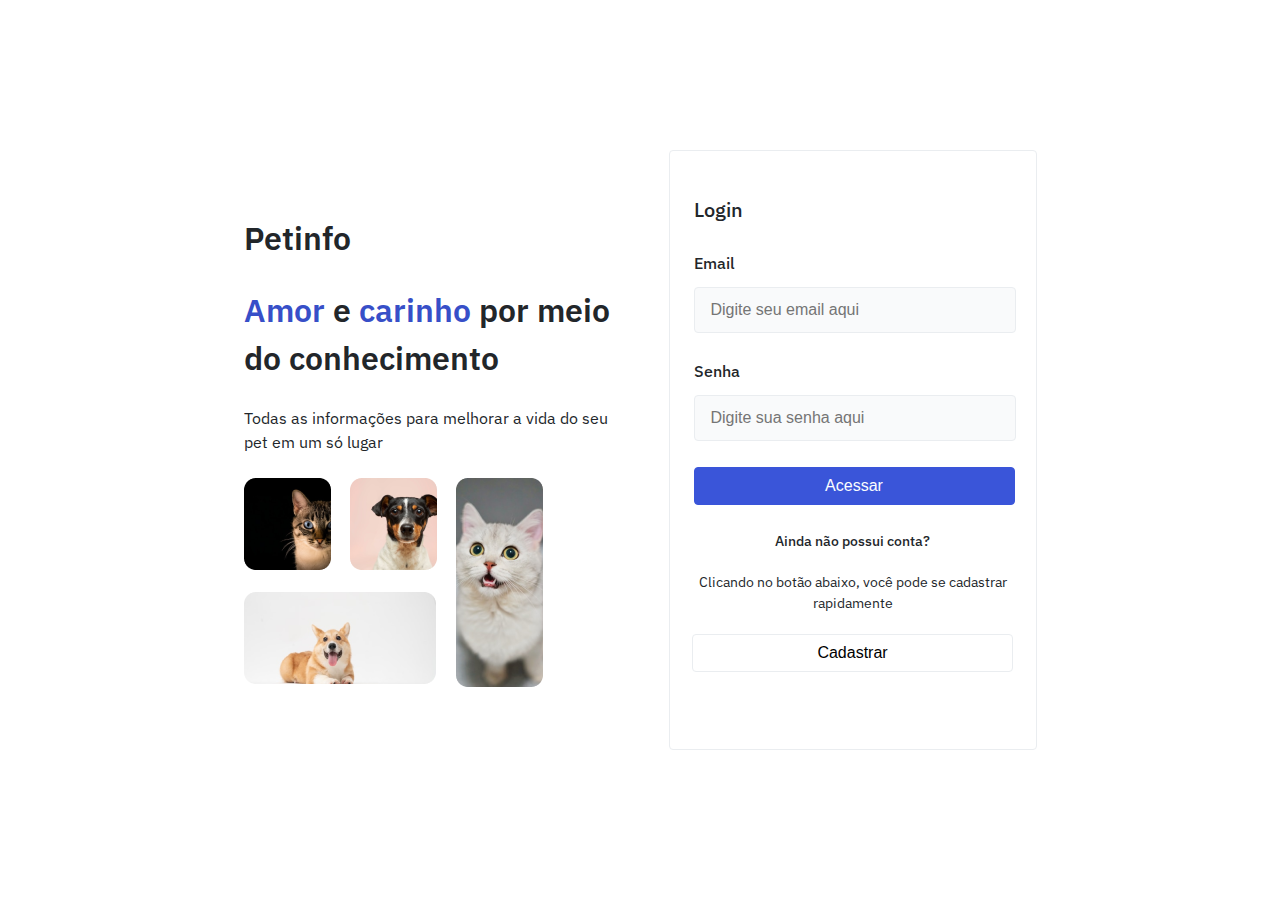
==== src/pages/login/login.html @ 3e23e7c9 "login ok + register ok +  homePage  + toast  ok" ====
<!DOCTYPE html>
<html lang="pt-br">
  <head>
    <meta charset="UTF-8" />
    <meta http-equiv="X-UA-Compatible" content="IE=edge" />
    <meta name="viewport" content="width=device-width, initial-scale=1.0" />

    <link rel="stylesheet" href="../../styles/reset.css" />
    <link rel="stylesheet" href="../../styles/globalStyles.css" />
    <link rel="stylesheet" href="../../styles/texts.css" />
    <link rel="stylesheet" href="../../styles/buttons.css" />
    <link rel="stylesheet" href="../../styles/inputs.css" />
    <link rel="stylesheet" href="../../styles/grids.css" />
    <link rel="stylesheet" href="../../styles/index.css" />

    <title>Petinfo - Login</title>
  </head>
  <body>
    <main>
      <section class="leftSection">
        <div class="content-leftSection">
          <h1 class="title-1">Petinfo</h1>
          <p class="text-1">
            <small>Amor</small> e <small>carinho</small> por meio do
            conhecimento
          </p>
          <p class="text-2">
            Todas as informações para melhorar a vida do seu pet em um só lugar
          </p>
          <div class="parent">
            <div class="div1">
              <img src="../../images/login/Rectangle 2.png" alt="" />
            </div>
            <div class="div2">
              <img src="../../images/login/Rectangle 3.png" alt="" />
            </div>
            <div class="div3">
              <img src="../../images/login/Rectangle 5.png" alt="" />
            </div>
            <div class="div4">
              <img src="../../images/login/Rectangle 4.png" alt="" />
            </div>
          </div>
        </div>
      </section>

      <section class="rightSection">
        <div class="divForm-login">
          <h2 class="title-2">Login</h2>
          <form action="">
            <span>
              <label class="text-3" for="email">Email</label>
              <input
                id="email"
                class="input-default"
                type="email"
                name="email"
                placeholder="Digite seu email aqui"
                required
              />
            </span>
            <span>
              <label class="text-3" for="password">Senha</label>
              <input
                id="password"
                class="input-default"
                type="password"
                name="password"
                placeholder="Digite sua senha aqui"
                required
              />
            </span>
            <p id="error" class="hidde error-text">A senha está incorreta</p>

            <button class="button-default blue-button">Acessar</button>

            <div class="login-right-bottonMessage">
              <p class="text-4">Ainda não possui conta?</p>
              <p class="text-5">
                Clicando no botão abaixo, você pode se cadastrar rapidamente
              </p>
              <button
                id="button-login"
                class="button-default transparent-button"
              >
                Cadastrar
              </button>
            </div>
          </form>
        </div>
      </section>
    </main>
    <script type="module" src="./index.js"></script>
  </body>
</html>
---- src/styles/globalStyles.css ----
@import url('https://fonts.googleapis.com/css2?family=IBM+Plex+Sans:ital,wght@0,100;0,200;0,300;0,400;0,500;0,600;0,700;1,100;1,200;1,300;1,400;1,500;1,600;1,700&display=swap');

:root {
  --brand100: hsl(230, 57%, 50%);
  --brand200: hsl(230, 68%, 54%);
  --gray100: hsl(210, 11%, 15%);
  --gray200: hsl(210, 10%, 23%);
  --gray300: hsl(210, 9%, 31%);
  --gray400: hsl(210, 7%, 56%);
  --gray500: hsl(210, 11%, 71%);
  --gray600: hsl(210, 16%, 93%);
  --gray700: hsl(210, 17%, 95%);
  --gray800: hsl(210, 17%, 98%);
  --gray900: hsl(200, 100%, 99%);
  --alert100: hsl(349, 57%, 50%);
  --alert200: hsl(349, 69%, 55%);
  --sucess100: hsl(162, 88%, 26%);

  --white: #ffffff;

  --font-size1: 32px;
  --font-size2: 20px;
  --font-size3: 16px;
  --font-size4: 14px;

  --font-weight1: 600;
  --font-weight2: 500;
  --font-weight3: 400;
}

body {
  display: flex;
  height: 100vh;
  width: 100vw;
  /* background-color: red; */
  font-family: 'IBM Plex Sans', sans-serif;
  color: var(--gray100);
  font-style: normal;
}

main {
  display: flex;
  flex-direction: row;
  align-items: center;
  justify-content: center;
  margin: 0 auto;
  gap: 40px;
}
---- src/styles/texts.css ----
small {
  color: var(--brand100);
}

.title-1 {
  font-weight: var(--font-weight1);
  font-size: var(--font-size1);
  line-height: 150%;
}

.title-2 {
  font-weight: var(--font-weight2);
  font-size: var(--font-size2);
  line-height: 150%;
}

.text-1 {
  font-weight: var(--font-weight1);
  font-size: var(--font-size1);
  line-height: 150%;
}

.text-2 {
  font-weight: var(--font-weight3);
  font-size: var(--font-size3);
  line-height: 150%;
}

.text-3 {
  font-weight: var(--font-weight2);
  font-size: var(--font-size3);
  line-height: 150%;
}

.text-4 {
  font-weight: var(--font-weight2);
  font-size: var(--font-size4);
  line-height: 150%;
}

.text-5 {
    font-weight: var(--font-weight3);
    font-size: var(--font-size4);
    line-height: 150%;
}

.error-text {
  font-weight: var(--font-weight3);
  font-size: var(--font-size4);
  line-height: 150%;
  color: var(--alert100);
}

.hidde {
  display: none;
}
---- src/styles/buttons.css ----
.button-default {
  display: flex;
  flex-direction: row;
  justify-content: center;
  align-items: center;
  padding: 0px 16px;
  border-radius: 4px;
  width: 321px;
  height: 38px;
  font-size: var(--font-size3);
  font-weight: var(--font-weight2);
  cursor: pointer;
}

.blue-button {
  background: var(--brand100);
  border: 1px solid var(--brand100);
  color: var(--gray900);
}

.blue-button-small {
  background: var(--brand100);
  border: 1px solid var(--brand100);
  color: var(--gray900);
  width: fit-content;
  /* height: 38px; */
}

.blue-button, .blue-button-small:hover {
  background: var(--brand200);
  border: 1px solid var(--brand200);
}

.transparent-button {
  background-color: var(--white);
  border: 1px solid var(--gray600);
}

.transparent-button-small {
  background-color: var(--white);
  border: 1px solid var(--gray600);
  width: fit-content;
  /* height: 38px; */
}

.loading {
  animation: spinner 1s infinite linear;
}

@keyframes spinner {
  0% {
    transform: rotate(0);
  }

  100% {
    transform: rotate(360deg);
  }
}
---- src/styles/inputs.css ----
.input-default {
  display: flex;
  flex-direction: row;
  align-items: center;
  padding: 0px 16px;
  width: 288px;
  height: 44px;
  background: var(--gray800);
  border: 1px solid var(--gray600);
  border-radius: 4px;
  font-weight: var(--font-weight3);
  font-size: var(--font-size3);
}

.inputError {
  background: var(--gray800);
  border: 1px solid var(--alert100);
}

.input-default-modal {
  display: flex;
  flex-direction: row;
  align-items: center;
  padding: 0px 16px;
  height: 44px;
  background: var(--gray800);
  border: 1px solid var(--gray600);
  border-radius: 4px;
  font-weight: var(--font-weight3);
  font-size: var(--font-size3);
}

.textarea-modal {
  display: flex;
  flex-direction: row;
  align-items: flex-start;
  padding: 10px 17px;
  gap: 10px;
  height: 120px;
  background: #f8f9fa;
  border: 1px solid #d9d9d9;
  border-radius: 4px;
}
---- src/styles/grids.css ----
.parent {
  display: grid;
  grid-template-columns: repeat(3, 1fr);
  grid-template-rows: repeat(2, 1fr);
  grid-column-gap: 18px;
  grid-row-gap: 18px;
  width: 300px;
}

.div1 {
  grid-area: 1 / 1 / 2 / 2;
}
.div2 {
  grid-area: 1 / 2 / 2 / 3;
}
.div3 {
  grid-area: 1 / 3 / 3 / 4;
}
.div4 {
  grid-area: 2 / 1 / 3 / 3;
}

.parent2 {
  display: grid;
  grid-template-columns: repeat(3, 1fr);
  grid-template-rows: repeat(2, 1fr);
  grid-column-gap: 18px;
  grid-row-gap: 18px;
  width: 300px;
}

.div5 {
  grid-area: 1 / 1 / 3 / 2;
}
.div6 {
  grid-area: 1 / 2 / 2 / 3;
}
.div7 {
  grid-area: 1 / 3 / 2 / 4;
}
.div8 {
  grid-area: 2 / 2 / 3 / 4;
}
---- src/styles/index.css ----
/* Desenvolva a estilização da sua página aqui */

.leftSection {
  display: flex;
  flex-direction: column;
  /* border: 1px solid aqua; */
}

.content-leftSection {
  display: flex;
  flex-direction: column;
  width: 385px;
  height: 473px;
  gap: 24px;
}

.rightSection {
  display: flex;
  flex-direction: column;
  border: 1px solid var(--gray600);
  border-radius: 4px;
  width: 368px;
  height: 600px;
}

.divForm-login {
  display: flex;
  flex-direction: column;
  padding: 44px 24px;
  gap: 26px;
}

.divForm-login > form {
    display: flex;
    flex-direction: column;
    /* padding: 44px 24px; */
    gap: 26px;
}

form > span {
  display: flex;
  flex-direction: column;
  gap: 12px;
  /* margin-bottom: 12px; */
}

.login-right-bottonMessage {
    display: flex;
    flex-direction: column;
    align-items: center;
    text-align: center;
    gap: 20px;
}
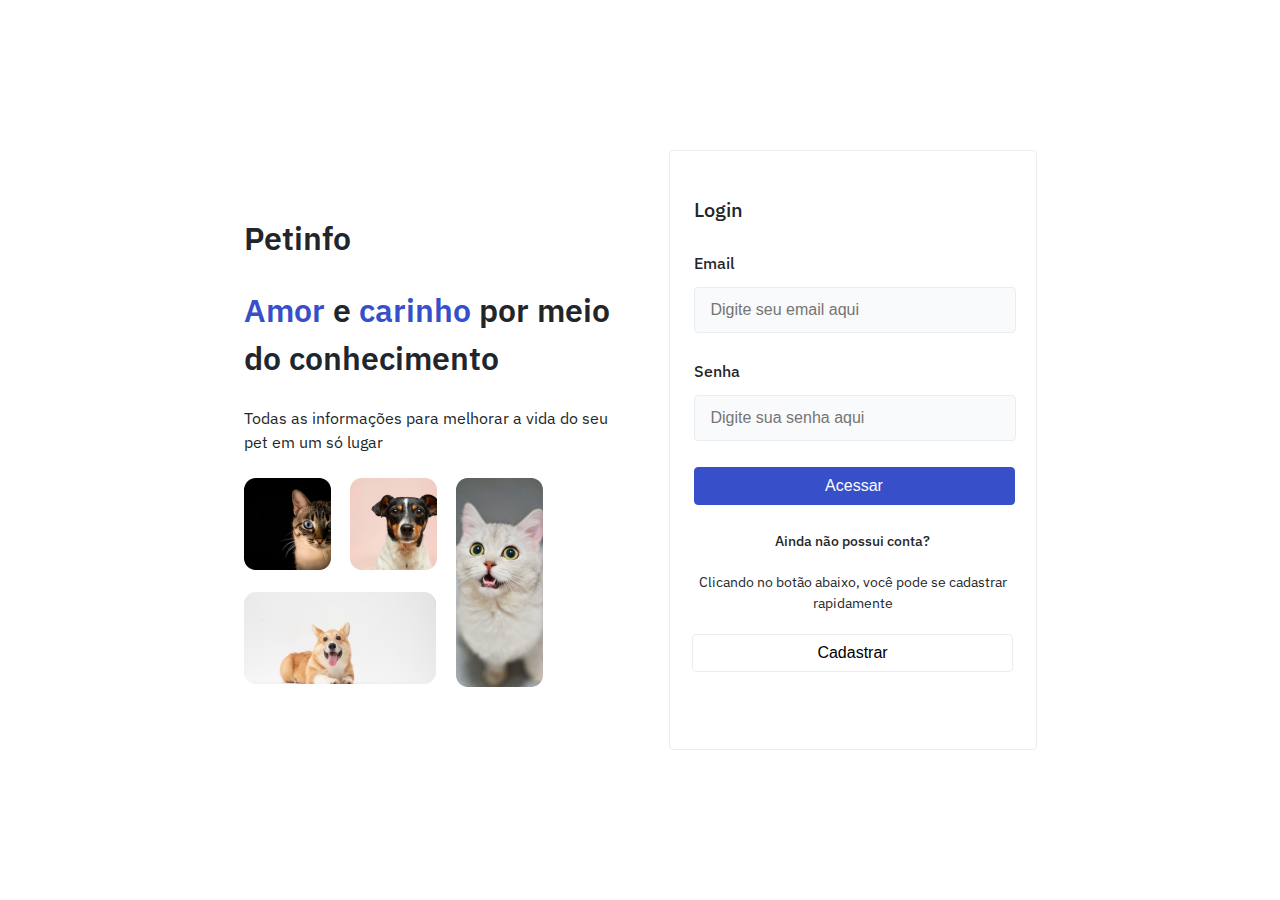
==== commit 43533340: "feat: disabled function" ====
--- a/src/pages/login/login.html
+++ b/src/pages/login/login.html
@@ -72,7 +72,7 @@
             </span>
             <p id="error" class="hidde error-text">A senha está incorreta</p>
 
-            <button class="button-default blue-button">Acessar</button>
+            <button id="button-access" disabled="disabled" class="button-default blue-button">Acessar</button>
 
             <div class="login-right-bottonMessage">
               <p class="text-4">Ainda não possui conta?</p>
@@ -80,7 +80,7 @@
                 Clicando no botão abaixo, você pode se cadastrar rapidamente
               </p>
               <button
-                id="button-login"
+              id="button-login"
                 class="button-default transparent-button"
               >
                 Cadastrar
@@ -90,6 +90,7 @@
         </div>
       </section>
     </main>
+    <script type="module" src="../../scripts/blockButtons.js"></script>
     <script type="module" src="./index.js"></script>
   </body>
 </html>
--- a/src/styles/texts.css
+++ b/src/styles/texts.css
@@ -44,6 +44,12 @@
     line-height: 150%;
 }
 
+.text-delete {
+  font-weight: var(--font-weight2);
+  font-size: 24px;
+  line-height: 150%;
+}
+
 .error-text {
   font-weight: var(--font-weight3);
   font-size: var(--font-size4);
--- a/src/styles/buttons.css
+++ b/src/styles/buttons.css
@@ -26,7 +26,24 @@
   /* height: 38px; */
 }
 
-.blue-button, .blue-button-small:hover {
+.red-button-small {
+  color: var(--gray900);
+  background: var(--alert100);
+  border: 1px solid var(--alert100);
+  border-radius: 4px;
+}
+
+.red-button-small:hover {
+  background: var(--alert200);
+  border: 1px solid var(--alert200);
+}
+
+.blue-button:hover {
+  background: var(--brand200);
+  border: 1px solid var(--brand200);
+}
+
+.blue-button-small:hover {
   background: var(--brand200);
   border: 1px solid var(--brand200);
 }
@@ -43,6 +60,29 @@
   /* height: 38px; */
 }
 
+.transparent-button:hover {
+  background: var(--gray800);
+  border: 1px solid var(--gray600);
+}
+
+.transparent-button-small:hover {
+  background: var(--gray800);
+  border: 1px solid var(--gray600);
+}
+
+.grey-button {
+background: var(--gray600);
+border: 1px solid var(--gray600);
+border-radius: 4px;
+color: var(--gray400);
+width: fit-content;
+}
+
+.grey-button:hover {
+color: var(--gray300);
+}
+
+
 .loading {
   animation: spinner 1s infinite linear;
 }
@@ -56,3 +96,13 @@
     transform: rotate(360deg);
   }
 }
+
+.ancora {
+  color: var(--brand100);
+  cursor: pointer;
+  text-decoration: none;
+}
+
+.ancora:hover {
+  text-decoration-line: underline;
+}
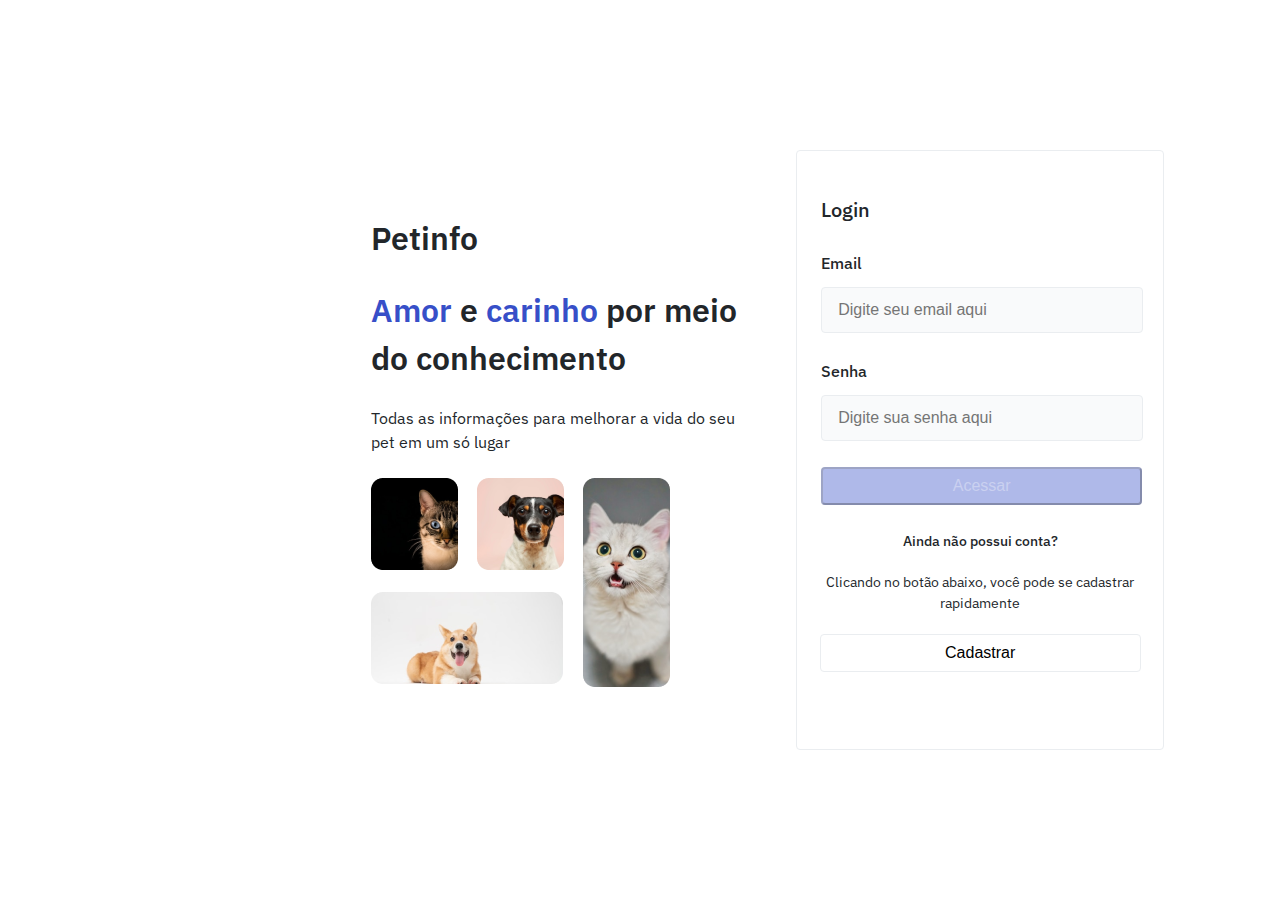
==== commit ef0c2b33: "feat: css button login: enabled" ====
--- a/src/pages/login/login.html
+++ b/src/pages/login/login.html
@@ -72,7 +72,7 @@
             </span>
             <p id="error" class="hidde error-text">A senha está incorreta</p>
 
-            <button id="button-access" disabled="disabled" class="button-default blue-button">Acessar</button>
+            <button id="button-access" disabled="disabled" class="button-default button-login">Acessar</button>
 
             <div class="login-right-bottonMessage">
               <p class="text-4">Ainda não possui conta?</p>
--- a/src/styles/globalStyles.css
+++ b/src/styles/globalStyles.css
@@ -45,4 +45,5 @@
   justify-content: center;
   margin: 0 auto;
   gap: 40px;
+  padding: 0px 29%;
 }--- a/src/styles/buttons.css
+++ b/src/styles/buttons.css
@@ -10,6 +10,17 @@
   font-size: var(--font-size3);
   font-weight: var(--font-weight2);
   cursor: pointer;
+}
+
+.button-login {
+  background: rgba(55, 79, 200, 0.4);
+  color: rgba(255, 255, 255, 0.35);
+}
+
+.button-login:enabled {
+  background: var(--brand100);
+  border: 1px solid var(--brand100);
+  color: var(--gray900);
 }
 
 .blue-button {
@@ -106,3 +117,16 @@
 .ancora:hover {
   text-decoration-line: underline;
 }
+
+#leave {
+  background-image: url(../images/sign-out-alt.png);
+  background-position: left;
+  height: 62px;
+  width: 215px;
+  background-repeat: no-repeat;
+  padding: 20px;
+}
+
+#leave:hover {
+
+}